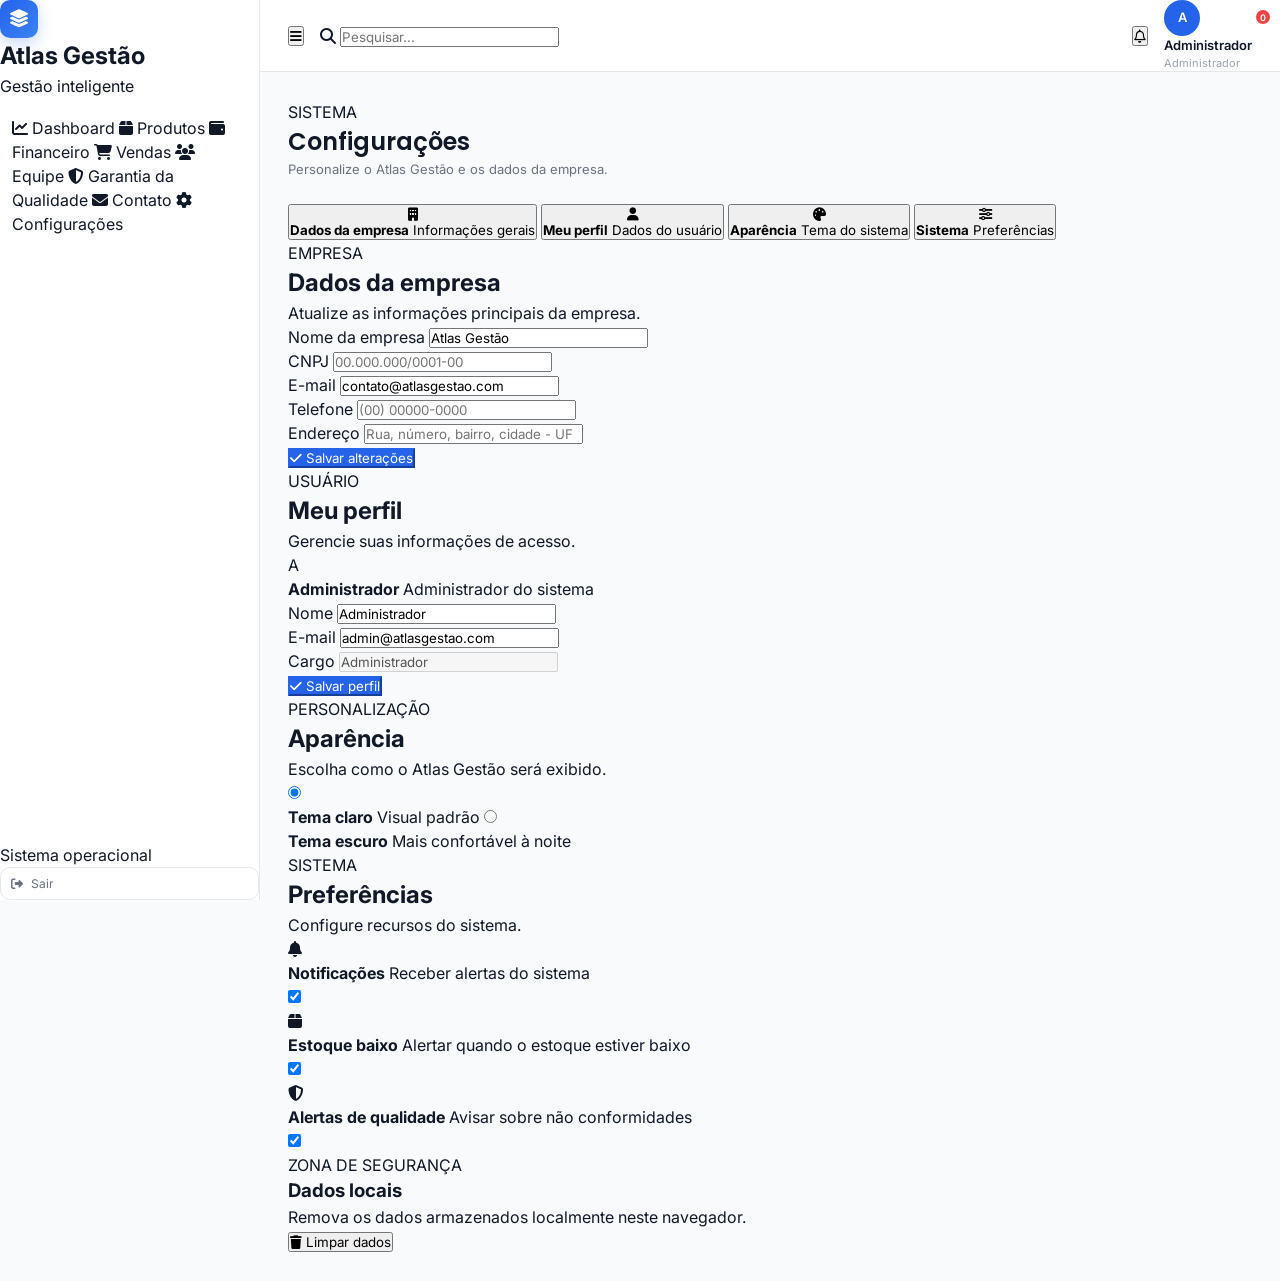
==== configuracoes.html @ 86476f66 "Create configuracoes.html" ====
<!DOCTYPE html>
<html lang="pt-BR">
<head>

    <meta charset="UTF-8">

    <meta name="viewport" content="width=device-width, initial-scale=1.0">

    <title>Configurações | Atlas Gestão</title>

    <link rel="preconnect" href="https://fonts.googleapis.com">
    <link rel="preconnect" href="https://fonts.gstatic.com" crossorigin>

    <link
        href="https://fonts.googleapis.com/css2?family=Inter:wght@400;500;600;700&family=Poppins:wght@500;600;700&display=swap"
        rel="stylesheet"
    >

    <link rel="stylesheet" href="css/style.css">
    <link rel="stylesheet" href="css/configuracoes.css">

    <link
        rel="stylesheet"
        href="https://cdnjs.cloudflare.com/ajax/libs/font-awesome/6.5.2/css/all.min.css"
    >

</head>

<body>

<div class="app-container">

    <!-- MENU -->
    <aside class="sidebar" id="sidebar">

        <div class="sidebar-logo">

            <div class="logo-icon">
                <i class="fa-solid fa-layer-group"></i>
            </div>

            <div>
                <h2>Atlas Gestão</h2>
                <span>Gestão inteligente</span>
            </div>

        </div>


        <nav class="sidebar-menu">

            <a href="dashboard.html">
                <i class="fa-solid fa-chart-line"></i>
                <span>Dashboard</span>
            </a>

            <a href="produtos.html">
                <i class="fa-solid fa-box"></i>
                <span>Produtos</span>
            </a>

            <a href="financeiro.html">
                <i class="fa-solid fa-wallet"></i>
                <span>Financeiro</span>
            </a>

            <a href="vendas.html">
                <i class="fa-solid fa-cart-shopping"></i>
                <span>Vendas</span>
            </a>

            <a href="equipe.html">
                <i class="fa-solid fa-users"></i>
                <span>Equipe</span>
            </a>

            <a href="qualidade.html">
                <i class="fa-solid fa-shield-halved"></i>
                <span>Garantia da Qualidade</span>
            </a>

            <a href="contato.html">
                <i class="fa-solid fa-envelope"></i>
                <span>Contato</span>
            </a>

            <a href="configuracoes.html" class="active">
                <i class="fa-solid fa-gear"></i>
                <span>Configurações</span>
            </a>

        </nav>


        <div class="sidebar-bottom">

            <div class="system-status">

                <span class="status-dot"></span>

                <span>Sistema operacional</span>

            </div>


            <button class="logout-button" id="logoutButton">

                <i class="fa-solid fa-right-from-bracket"></i>

                Sair

            </button>

        </div>

    </aside>


    <!-- CONTEÚDO -->
    <main class="main-content">

        <!-- TOPBAR -->
        <header class="topbar">

            <button class="mobile-menu" id="mobileMenu">

                <i class="fa-solid fa-bars"></i>

            </button>


            <div class="topbar-search">

                <i class="fa-solid fa-magnifying-glass"></i>

                <input
                    type="text"
                    placeholder="Pesquisar..."
                    id="globalSearch"
                >

            </div>


            <div class="topbar-actions">

                <button class="notification-button">

                    <i class="fa-regular fa-bell"></i>

                    <span class="notification-badge">0</span>

                </button>


                <div class="user-profile">

                    <div class="user-avatar">
                        A
                    </div>

                    <div class="user-info">

                        <strong id="userName">
                            Administrador
                        </strong>

                        <span>
                            Administrador
                        </span>

                    </div>

                </div>

            </div>

        </header>


        <!-- PÁGINA -->
        <section class="page-content">

            <div class="page-header">

                <div>

                    <span class="page-label">
                        SISTEMA
                    </span>

                    <h1>
                        Configurações
                    </h1>

                    <p>
                        Personalize o Atlas Gestão e os dados da empresa.
                    </p>

                </div>

            </div>


            <div class="settings-layout">


                <!-- MENU DE CONFIGURAÇÕES -->
                <aside class="settings-menu">

                    <button
                        class="settings-menu-item active"
                        data-section="empresa"
                    >
                        <i class="fa-solid fa-building"></i>

                        <div>
                            <strong>Dados da empresa</strong>
                            <span>Informações gerais</span>
                        </div>

                    </button>


                    <button
                        class="settings-menu-item"
                        data-section="perfil"
                    >
                        <i class="fa-solid fa-user"></i>

                        <div>
                            <strong>Meu perfil</strong>
                            <span>Dados do usuário</span>
                        </div>

                    </button>


                    <button
                        class="settings-menu-item"
                        data-section="aparencia"
                    >
                        <i class="fa-solid fa-palette"></i>

                        <div>
                            <strong>Aparência</strong>
                            <span>Tema do sistema</span>
                        </div>

                    </button>


                    <button
                        class="settings-menu-item"
                        data-section="sistema"
                    >
                        <i class="fa-solid fa-sliders"></i>

                        <div>
                            <strong>Sistema</strong>
                            <span>Preferências</span>
                        </div>

                    </button>

                </aside>


                <!-- CONTEÚDO -->
                <div class="settings-content">


                    <!-- EMPRESA -->
                    <section
                        class="settings-section active"
                        id="section-empresa"
                    >

                        <div class="section-header">

                            <div>
                                <span class="page-label">
                                    EMPRESA
                                </span>

                                <h2>
                                    Dados da empresa
                                </h2>

                                <p>
                                    Atualize as informações principais
                                    da empresa.
                                </p>
                            </div>

                        </div>


                        <form id="companyForm">

                            <div class="form-grid">

                                <div class="form-group">

                                    <label>
                                        Nome da empresa
                                    </label>

                                    <input
                                        type="text"
                                        id="companyName"
                                        value="Atlas Gestão"
                                    >

                                </div>


                                <div class="form-group">

                                    <label>
                                        CNPJ
                                    </label>

                                    <input
                                        type="text"
                                        id="companyCnpj"
                                        placeholder="00.000.000/0001-00"
                                    >

                                </div>


                                <div class="form-group">

                                    <label>
                                        E-mail
                                    </label>

                                    <input
                                        type="email"
                                        id="companyEmail"
                                        value="contato@atlasgestao.com"
                                    >

                                </div>


                                <div class="form-group">

                                    <label>
                                        Telefone
                                    </label>

                                    <input
                                        type="text"
                                        id="companyPhone"
                                        placeholder="(00) 00000-0000"
                                    >

                                </div>


                                <div class="form-group full">

                                    <label>
                                        Endereço
                                    </label>

                                    <input
                                        type="text"
                                        id="companyAddress"
                                        placeholder="Rua, número, bairro, cidade - UF"
                                    >

                                </div>

                            </div>


                            <div class="form-actions">

                                <button
                                    type="submit"
                                    class="btn-primary"
                                >
                                    <i class="fa-solid fa-check"></i>
                                    Salvar alterações
                                </button>

                            </div>

                        </form>

                    </section>


                    <!-- PERFIL -->
                    <section
                        class="settings-section"
                        id="section-perfil"
                    >

                        <div class="section-header">

                            <span class="page-label">
                                USUÁRIO
                            </span>

                            <h2>
                                Meu perfil
                            </h2>

                            <p>
                                Gerencie suas informações de acesso.
                            </p>

                        </div>


                        <form id="profileForm">

                            <div class="profile-preview">

                                <div class="large-avatar">
                                    A
                                </div>

                                <div>
                                    <strong id="profileDisplayName">
                                        Administrador
                                    </strong>

                                    <span>
                                        Administrador do sistema
                                    </span>
                                </div>

                            </div>


                            <div class="form-grid">

                                <div class="form-group">

                                    <label>
                                        Nome
                                    </label>

                                    <input
                                        type="text"
                                        id="profileName"
                                        value="Administrador"
                                    >

                                </div>


                                <div class="form-group">

                                    <label>
                                        E-mail
                                    </label>

                                    <input
                                        type="email"
                                        id="profileEmail"
                                        value="admin@atlasgestao.com"
                                    >

                                </div>


                                <div class="form-group">

                                    <label>
                                        Cargo
                                    </label>

                                    <input
                                        type="text"
                                        value="Administrador"
                                        disabled
                                    >

                                </div>

                            </div>


                            <div class="form-actions">

                                <button
                                    type="submit"
                                    class="btn-primary"
                                >
                                    <i class="fa-solid fa-check"></i>
                                    Salvar perfil
                                </button>

                            </div>

                        </form>

                    </section>


                    <!-- APARÊNCIA -->
                    <section
                        class="settings-section"
                        id="section-aparencia"
                    >

                        <div class="section-header">

                            <span class="page-label">
                                PERSONALIZAÇÃO
                            </span>

                            <h2>
                                Aparência
                            </h2>

                            <p>
                                Escolha como o Atlas Gestão será exibido.
                            </p>

                        </div>


                        <div class="appearance-options">

                            <label class="theme-option">

                                <input
                                    type="radio"
                                    name="theme"
                                    value="light"
                                    checked
                                >

                                <div class="theme-preview light-preview">

                                    <div class="preview-top"></div>

                                    <div class="preview-body">

                                        <div class="preview-side"></div>

                                        <div class="preview-content"></div>

                                    </div>

                                </div>

                                <strong>
                                    Tema claro
                                </strong>

                                <span>
                                    Visual padrão
                                </span>

                            </label>


                            <label class="theme-option">

                                <input
                                    type="radio"
                                    name="theme"
                                    value="dark"
                                >

                                <div class="theme-preview dark-preview">

                                    <div class="preview-top"></div>

                                    <div class="preview-body">

                                        <div class="preview-side"></div>

                                        <div class="preview-content"></div>

                                    </div>

                                </div>

                                <strong>
                                    Tema escuro
                                </strong>

                                <span>
                                    Mais confortável à noite
                                </span>

                            </label>

                        </div>

                    </section>


                    <!-- SISTEMA -->
                    <section
                        class="settings-section"
                        id="section-sistema"
                    >

                        <div class="section-header">

                            <span class="page-label">
                                SISTEMA
                            </span>

                            <h2>
                                Preferências
                            </h2>

                            <p>
                                Configure recursos do sistema.
                            </p>

                        </div>


                        <div class="system-options">


                            <div class="system-option">

                                <div class="system-option-icon">
                                    <i class="fa-solid fa-bell"></i>
                                </div>

                                <div class="system-option-info">

                                    <strong>
                                        Notificações
                                    </strong>

                                    <span>
                                        Receber alertas do sistema
                                    </span>

                                </div>

                                <label class="switch">

                                    <input
                                        type="checkbox"
                                        id="notificationsToggle"
                                        checked
                                    >

                                    <span class="slider"></span>

                                </label>

                            </div>


                            <div class="system-option">

                                <div class="system-option-icon">
                                    <i class="fa-solid fa-box"></i>
                                </div>

                                <div class="system-option-info">

                                    <strong>
                                        Estoque baixo
                                    </strong>

                                    <span>
                                        Alertar quando o estoque estiver baixo
                                    </span>

                                </div>

                                <label class="switch">

                                    <input
                                        type="checkbox"
                                        id="stockToggle"
                                        checked
                                    >

                                    <span class="slider"></span>

                                </label>

                            </div>


                            <div class="system-option">

                                <div class="system-option-icon">
                                    <i class="fa-solid fa-shield-halved"></i>
                                </div>

                                <div class="system-option-info">

                                    <strong>
                                        Alertas de qualidade
                                    </strong>

                                    <span>
                                        Avisar sobre não conformidades
                                    </span>

                                </div>

                                <label class="switch">

                                    <input
                                        type="checkbox"
                                        id="qualityToggle"
                                        checked
                                    >

                                    <span class="slider"></span>

                                </label>

                            </div>

                        </div>


                        <div class="danger-zone">

                            <div>

                                <span class="page-label">
                                    ZONA DE SEGURANÇA
                                </span>

                                <h3>
                                    Dados locais
                                </h3>

                                <p>
                                    Remova os dados armazenados localmente
                                    neste navegador.
                                </p>

                            </div>


                            <button
                                class="btn-danger"
                                id="clearDataButton"
                            >
                                <i class="fa-solid fa-trash"></i>
                                Limpar dados
                            </button>

                        </div>

                    </section>

                </div>

            </div>

        </section>

    </main>

</div>


<script src="js/configuracoes.js"></script>

</body>
</html>
---- css/style.css ----
/* =========================================================
   ATLAS GESTÃO
   STYLE.CSS
   Estilo global do sistema
   ========================================================= */

/* =========================================================
   IMPORTAÇÃO DAS FONTES
   ========================================================= */

@import url('https://fonts.googleapis.com/css2?family=Inter:wght@400;500;600;700&family=Poppins:wght@400;500;600;700&display=swap');


/* =========================================================
   VARIÁVEIS
   ========================================================= */

:root {

    --primary: #2563EB;
    --primary-dark: #1D4ED8;
    --primary-light: #EFF6FF;

    --success: #22C55E;
    --success-dark: #16A34A;
    --success-light: #F0FDF4;

    --warning: #F59E0B;
    --warning-dark: #D97706;
    --warning-light: #FFFBEB;

    --danger: #EF4444;
    --danger-dark: #DC2626;
    --danger-light: #FEF2F2;

    --info: #06B6D4;
    --info-light: #ECFEFF;

    --dark: #1F2937;
    --dark-2: #374151;

    --text: #111827;
    --text-secondary: #6B7280;
    --text-light: #9CA3AF;

    --background: #F8FAFC;
    --surface: #FFFFFF;

    --border: #E5E7EB;
    --border-light: #F1F5F9;

    --sidebar-width: 260px;

    --header-height: 72px;

    --radius-sm: 6px;
    --radius-md: 10px;
    --radius-lg: 14px;
    --radius-xl: 18px;

    --shadow-sm:
        0 1px 2px rgba(0, 0, 0, 0.05);

    --shadow:
        0 4px 12px rgba(15, 23, 42, 0.06);

    --shadow-lg:
        0 10px 30px rgba(15, 23, 42, 0.10);

    --transition:
        0.2s ease;

}


/* =========================================================
   DARK MODE
   ========================================================= */

body.dark-mode {

    --background: #0F172A;

    --surface: #1E293B;

    --dark: #F8FAFC;

    --dark-2: #E2E8F0;

    --text: #F8FAFC;

    --text-secondary: #CBD5E1;

    --text-light: #94A3B8;

    --border: #334155;

    --border-light: #1E293B;

    --primary-light: #172554;

    --success-light: #052E16;

    --warning-light: #451A03;

    --danger-light: #450A0A;

    --info-light: #083344;

}


/* =========================================================
   RESET
   ========================================================= */

* {

    margin: 0;
    padding: 0;

    box-sizing: border-box;

}


html {

    scroll-behavior: smooth;

}


body {

    min-height: 100vh;

    font-family:
        'Inter',
        sans-serif;

    background:
        var(--background);

    color:
        var(--text);

    line-height: 1.5;

    transition:
        background var(--transition),
        color var(--transition);

}


button,
input,
select,
textarea {

    font-family:
        inherit;

}


button {

    cursor: pointer;

}


a {

    color: inherit;

    text-decoration: none;

}


img {

    max-width: 100%;

    display: block;

}


ul {

    list-style: none;

}


/* =========================================================
   SCROLLBAR
   ========================================================= */

::-webkit-scrollbar {

    width: 8px;
    height: 8px;

}


::-webkit-scrollbar-track {

    background:
        var(--background);

}


::-webkit-scrollbar-thumb {

    background:
        #CBD5E1;

    border-radius:
        20px;

}


::-webkit-scrollbar-thumb:hover {

    background:
        #94A3B8;

}


/* =========================================================
   LAYOUT PRINCIPAL
   ========================================================= */

.app,
.app-layout,
.app-container {

    display: flex;

    min-height: 100vh;

}


/* =========================================================
   SIDEBAR (Suporte a múltiplas classes)
   ========================================================= */

.sidebar {

    position: fixed;

    top: 0;
    left: 0;

    width:
        var(--sidebar-width);

    height: 100vh;

    background:
        var(--surface);

    border-right:
        1px solid var(--border);

    z-index: 1000;

    display: flex;

    flex-direction: column;

    transition:
        transform var(--transition),
        width var(--transition);

    overflow-y: auto;

}


.sidebar-header,
.sidebar-header {

    padding: 0;
    border-bottom: 1px solid var(--border);

}


.sidebar-header a,
.brand {

    height:
        var(--header-height);

    display: flex;

    align-items: center;

    gap: 12px;

    padding:
        0 22px;

}


.sidebar-header a {

    border-bottom:
        1px solid var(--border);

}


/* =========================================================
   LOGO / BRAND
   ========================================================= */

.sidebar-logo,
.sidebar-header a {

    cursor: pointer;

}


.logo-icon,
.brand-icon {

    width: 38px;
    height: 38px;

    border-radius:
        10px;

    display: flex;

    align-items: center;

    justify-content: center;

    background:
        linear-gradient(
            135deg,
            var(--primary),
            #3B82F6
        );

    color:
        white;

    font-family:
        'Poppins',
        sans-serif;

    font-weight:
        700;

    font-size:
        18px;

    box-shadow:
        0 5px 15px rgba(
            37,
            99,
            235,
            0.25
        );

}


.logo-text,
.brand-text {

    font-family:
        'Poppins',
        sans-serif;

    font-size:
        18px;

    font-weight:
        700;

    color:
        var(--dark);

}


.logo-text span,
.brand-text span {

    color:
        var(--primary);

}


.brand-text strong {

    display: block;

    color: var(--dark);

}


.brand-text span {

    display: block;

    font-size: 11px;

    font-weight: 400;

    color: var(--text-light);

}


/* =========================================================
   SIDEBAR CLOSE BUTTON
   ========================================================= */

.mobile-sidebar-close,
.sidebar-close {

    display: none;

    width: 32px;

    height: 32px;

    border: 0;

    background: transparent;

    color: var(--text);

    font-size: 18px;

    cursor: pointer;

    margin-left: auto;

}


/* =========================================================
   SIDEBAR USER
   ========================================================= */

.sidebar-user {

    display: flex;

    align-items: center;

    gap: 10px;

    padding: 12px;

    border-top: 1px solid var(--border);

    margin-top: auto;

}


.sidebar-user-info,
.sidebar-user-info,
.user-info,
.user-information {

    min-width: 0;
    flex: 1;

}


.sidebar-user-info strong,
.user-info strong,
.user-information strong {

    display: block;

    font-size: 13px;

    font-weight: 600;

    color: var(--text);

    white-space: nowrap;
    overflow: hidden;
    text-overflow: ellipsis;

}


.sidebar-user-info span,
.user-info span,
.user-information span {

    display: block;

    font-size: 11px;

    color: var(--text-light);

}


.user-avatar,
.sidebar-user-avatar {

    width:
        36px;

    height:
        36px;

    flex-shrink:
        0;

    border-radius:
        50%;

    display:
        flex;

    align-items:
        center;

    justify-content:
        center;

    background:
        var(--primary);

    color:
        white;

    font-weight:
        600;

    font-size:
        13px;

}


/* =========================================================
   MENU / NAV (Suporte a múltiplas classes)
   ========================================================= */

.sidebar-nav,
.sidebar-menu,
.sidebar-navigation {

    flex: 1;

    padding:
        18px 12px;

    overflow-y: auto;

}


.nav-section-title,
.menu-section-title,
.navigation-title {

    padding:
        12px 12px 8px;

    font-size:
        10px;

    font-weight:
        700;

    text-transform:
        uppercase;

    letter-spacing:
        0.08em;

    color:
        var(--text-light);

    display: block;

}


.nav-item,
.menu-item,
.nav-link,
.navigation-link {

    display: flex;

    align-items: center;

    gap: 12px;

    width: 100%;

    min-height: 44px;

    padding:
        10px 12px;

    margin-bottom:
        4px;

    border-radius:
        var(--radius-md);

    color:
        var(--text-secondary);

    font-size:
        14px;

    font-weight:
        500;

    transition:
        all var(--transition);

}


.nav-item:hover,
.menu-item:hover,
.nav-link:hover,
.navigation-link:hover {

    color:
        var(--primary);

    background:
        var(--primary-light);

}


.nav-item.active,
.menu-item.active,
.nav-link.active,
.navigation-link.active {

    color:
        var(--primary);

    background:
        var(--primary-light);

    font-weight:
        600;

}


.nav-item i,
.menu-item i,
.nav-link i,
.navigation-link i {

    width: 20px;

    text-align:
        center;

    font-size:
        16px;

}


.nav-item.active i,
.menu-item.active i,
.nav-link.active i,
.navigation-link.active i {

    color:
        var(--primary);

}


.nav-badge {

    display: inline-flex;

    align-items: center;

    justify-content: center;

    margin-left: auto;

    min-width: 20px;

    height: 20px;

    padding: 0 6px;

    background: var(--danger);

    color: white;

    border-radius: 10px;

    font-size: 11px;

    font-weight: 700;

}


/* =========================================================
   SIDEBAR FOOTER
   ========================================================= */

.sidebar-footer {

    padding:
        14px;

    border-top:
        1px solid var(--border);

}


.sidebar-status {

    display: flex;

    align-items: center;

    gap: 8px;

    font-size: 11px;

    color: var(--text-light);

    margin-bottom: 12px;

}


.status-dot {

    width: 8px;

    height: 8px;

    border-radius: 50%;

    background: var(--success);

}


.logout-button {

    width: 100%;

    display: flex;

    align-items: center;

    gap: 8px;

    padding: 8px 10px;

    border: 1px solid var(--border);

    border-radius: var(--radius-md);

    background: transparent;

    color: var(--text-secondary);

    font-size: 12px;

    cursor: pointer;

    transition: all var(--transition);

}


.logout-button:hover {

    color: var(--danger);

    border-color: var(--danger-light);

    background: var(--danger-light);

}


/* =========================================================
   SIDEBAR OVERLAY (Mobile)
   ========================================================= */

.sidebar-overlay {

    display: none;

    position: fixed;

    inset: 0;

    background: rgba(0, 0, 0, 0.5);

    z-index: 999;

}


.sidebar-overlay.active {

    display: block;

}


/* =========================================================
   ÁREA PRINCIPAL
   ========================================================= */

.main,
.main-area,
.main-content {

    flex: 1;

    margin-left:
        var(--sidebar-width);

    min-height:
        100vh;

    display: flex;

    flex-direction: column;

}


/* =========================================================
   HEADER / TOPBAR (Suporte a múltiplas classes)
   ========================================================= */

.header,
.topbar {

    position:
        sticky;

    top: 0;

    height:
        var(--header-height);

    background:
        var(--surface);

    border-bottom:
        1px solid var(--border);

    display:
        flex;

    align-items:
        center;

    justify-content:
        space-between;

    padding:
        0 28px;

    z-index:
        900;

    gap: 16px;

}


.header-left,
.topbar-left {

    display:
        flex;

    align-items:
        center;

    gap:
        16px;

}


.page-title-wrapper,
.page-title,
.page-heading {

    display: flex;

    flex-direction: column;

    gap: 4px;

}


.page-overline,
.breadcrumb {

    font-size: 10px;

    font-weight: 700;

    text-transform: uppercase;

    letter-spacing: 0.08em;

    color: var(--primary);

}


.page-title-wrapper h1,
.page-heading h1 {

    font-family: 'Poppins', sans-serif;

    font-size: 18px;

    font-weight: 600;

    color: var(--text);

    margin: 0;

}


.page-title {

    font-family:
        'Poppins',
        sans-serif;

    font-size:
        18px;

    font-weight:
        600;

    color:
        var(--text);

}


.menu-toggle,
.sidebar-toggle,
.mobile-menu-button {

    display:
        none;

    width:
        40px;

    height:
        40px;

    border:
        0;

    background:
        transparent;

    color:
        var(--text);

    font-size:
        20px;

    border-radius:
        8px;

    cursor: pointer;

    transition: background var(--transition);

}


.menu-toggle:hover,
.sidebar-toggle:hover,
.mobile-menu-button:hover {

    background:
        var(--background);

}


/* =========================================================
   HEADER DIREITA / TOPBAR RIGHT
   ========================================================= */

.header-right,
.topbar-right,
.topbar-actions {

    display:
        flex;

    align-items:
        center;

    gap:
        16px;

    margin-left: auto;

}


/* =========================================================
   PESQUISA GLOBAL
   ========================================================= */

.search-box,
.global-search {

    position:
        relative;

    display: flex;

    align-items: center;

    gap: 8px;

    width: 240px;

    height: 40px;

    padding: 0 12px;

    background: var(--background);

    border: 1px solid var(--border);

    border-radius: 8px;

    transition: all var(--transition);

}


.search-box:focus-within,
.global-search:focus-within {

    border-color: var(--primary);

    box-shadow: 0 0 0 3px rgba(37, 99, 235, 0.08);

}


.search-box i,
.global-search i {

    color:
        var(--text-light);

    font-size: 13px;

}


.search-box input,
.global-search input {

    flex: 1;

    width:
        100%;

    border:
        0;

    outline:
        0;

    background:
        transparent;

    color:
        var(--text);

    font-size:
        13px;

}


.search-box input::placeholder,
.global-search input::placeholder {

    color:
        var(--text-light);

}


.search-shortcut,
kbd {

    font-size: 11px;

    color: var(--text-light);

}


/* =========================================================
   HEADER BOTÕES
   ========================================================= */

.header-button,
.topbar-icon-button {

    position:
        relative;

    width:
        40px;

    height:
        40px;

    border:
        0;

    border-radius:
        8px;

    background:
        transparent;

    color:
        var(--text-secondary);

    font-size:
        16px;

    display:
        flex;

    align-items:
        center;

    justify-content:
        center;

    transition:
        all var(--transition);

    cursor: pointer;

}


.header-button:hover,
.topbar-icon-button:hover {

    background:
        var(--background);

    color:
        var(--primary);

}


.notification-dot,
.notification-count,
.notification-badge {

    position:
        absolute;

    top:
        8px;

    right:
        8px;

    width:
        18px;

    height:
        18px;

    border-radius:
        50%;

    background:
        var(--danger);

    color: white;

    font-size: 9px;

    font-weight: 600;

    border:
        2px solid var(--surface);

    display: flex;

    align-items: center;

    justify-content: center;

}


.topbar-profile,
.profile-button {

    display: flex;

    align-items: center;

    gap: 10px;

    padding: 0;

    border: 0;

    background: transparent;

    color: var(--text);

    font-size: 13px;

    cursor: pointer;

    transition: opacity var(--transition);

}


.topbar-profile:hover,
.profile-button:hover {

    opacity: 0.8;

}


.topbar-avatar,
.profile-avatar {

    width: 36px;

    height: 36px;

    border-radius: 50%;

    background: var(--primary);

    color: white;

    font-weight: 600;

    font-size: 12px;

    display: flex;

    align-items: center;

    justify-content: center;

    flex-shrink: 0;

}


.topbar-profile-info,
.topbar-user,
.profile-data {

    display: flex;

    flex-direction: column;

    gap: 2px;

    text-align: left;

}


.topbar-profile-info strong,
.topbar-user strong,
.profile-data strong {

    font-size: 12px;

    font-weight: 600;

    color: var(--text);

}


.topbar-profile-info span,
.topbar-user span,
.profile-data small,
.profile-data span {

    font-size: 11px;

    color: var(--text-light);

}


/* =========================================================
   CONTEÚDO / PAGE CONTENT
   ========================================================= */

.content,
.page-content {

    padding:
        28px;

    max-width:
        1600px;

    margin:
        0 auto;

    flex: 1;

    width: 100%;

}


/* =========================================================
   PAGE HEADER
   ========================================================= */

.content-header,
.page-header {

    display:
        flex;

    align-items:
        flex-start;

    justify-content:
        space-between;

    gap:
        20px;

    margin-bottom:
        24px;

}


.content-header h1,
.page-header h1,
.page-header h2 {

    font-family:
        'Poppins',
        sans-serif;

    font-size:
        24px;

    font-weight:
        600;

    color:
        var(--text);

    margin: 0;

}


.page-header p {

    font-size: 13px;

    color: var(--text-secondary);

    margin: 0;

}


.content-header p {

    margin-top:
        4px;

    color:
        var(--text-secondary);

}


/* =========================================================
   BOTÕES GERAIS
   ========================================================= */

.btn,
.primary-button,
.secondary-button {

    display: inline-flex;

    align-items: center;

    justify-content: center;

    gap: 8px;

    padding: 10px 16px;

    border: 1px solid transparent;

    border-radius: var(--radius-md);

    font-size: 13px;

    font-weight: 600;

    cursor: pointer;

    transition: all var(--transition);

    text-decoration: none;

    white-space: nowrap;

}


.btn:disabled,
.primary-button:disabled,
.secondary-button:disabled {

    opacity: 0.5;

    cursor: not-allowed;

}


.btn-primary,
.primary-button {

    background: var(--primary);

    color: white;

    border-color: var(--primary);

}


.btn-primary:hover:not(:disabled),
.primary-button:hover:not(:disabled) {

    background: var(--primary-dark);

    transform: translateY(-1px);

    box-shadow: var(--shadow);

}


.btn-secondary,
.secondary-button {

    background: var(--background);

    color: var(--text);

    border-color: var(--border);

}


.btn-secondary:hover:not(:disabled),
.secondary-button:hover:not(:disabled) {

    background: var(--surface);

    border-color: #cbd5e1;

}


.btn-sm,
.primary-button.small,
.secondary-button.small {

    padding: 8px 14px;

    font-size: 12px;

}


/* =========================================================
   NOTIFICAÇÃO WRAPPER
   ========================================================= */

.notification-wrapper {

    position: relative;

    display: flex;

    align-items: center;

}


.notification-panel,
.profile-menu {

    position: absolute;

    top: 100%;

    right: 0;

    margin-top: 8px;

    background: var(--surface);

    border: 1px solid var(--border);

    border-radius: var(--radius-lg);

    box-shadow: var(--shadow-lg);

    z-index: 1001;

    display: none;

    min-width: 300px;

}


.notification-panel.active,
.profile-menu.active {

    display: block;

}


/* =========================================================
   RESPONSIVIDADE
   ========================================================= */

@media (max-width: 1024px) {

    .sidebar {

        width: calc(var(--sidebar-width) - 40px);

    }

}


@media (max-width: 768px) {

    .sidebar {

        position: fixed;

        left: calc(-1 * var(--sidebar-width));

        height: 100%;

        z-index: 1001;

        transition: left var(--transition);

    }

    .sidebar.active {

        left: 0;

    }

    .main,
    .main-area,
    .main-content {

        margin-left: 0;

    }

    .menu-toggle,
    .sidebar-toggle,
    .mobile-menu-button {

        display: flex;

    }

    .header,
    .topbar {

        flex-wrap: wrap;

    }

    .header-right,
    .topbar-right,
    .topbar-actions {

        width: 100%;

        margin-left: 0;

    }

    .search-box,
    .global-search {

        flex: 1;

    }

    .sidebar-overlay {

        display: block;

    }

}


@media (max-width: 480px) {

    .page-title-wrapper,
    .page-heading {

        flex: 1;

    }

    .search-box,
    .global-search {

        display: none;

    }

    .sidebar {

        width: 100%;

    }

}
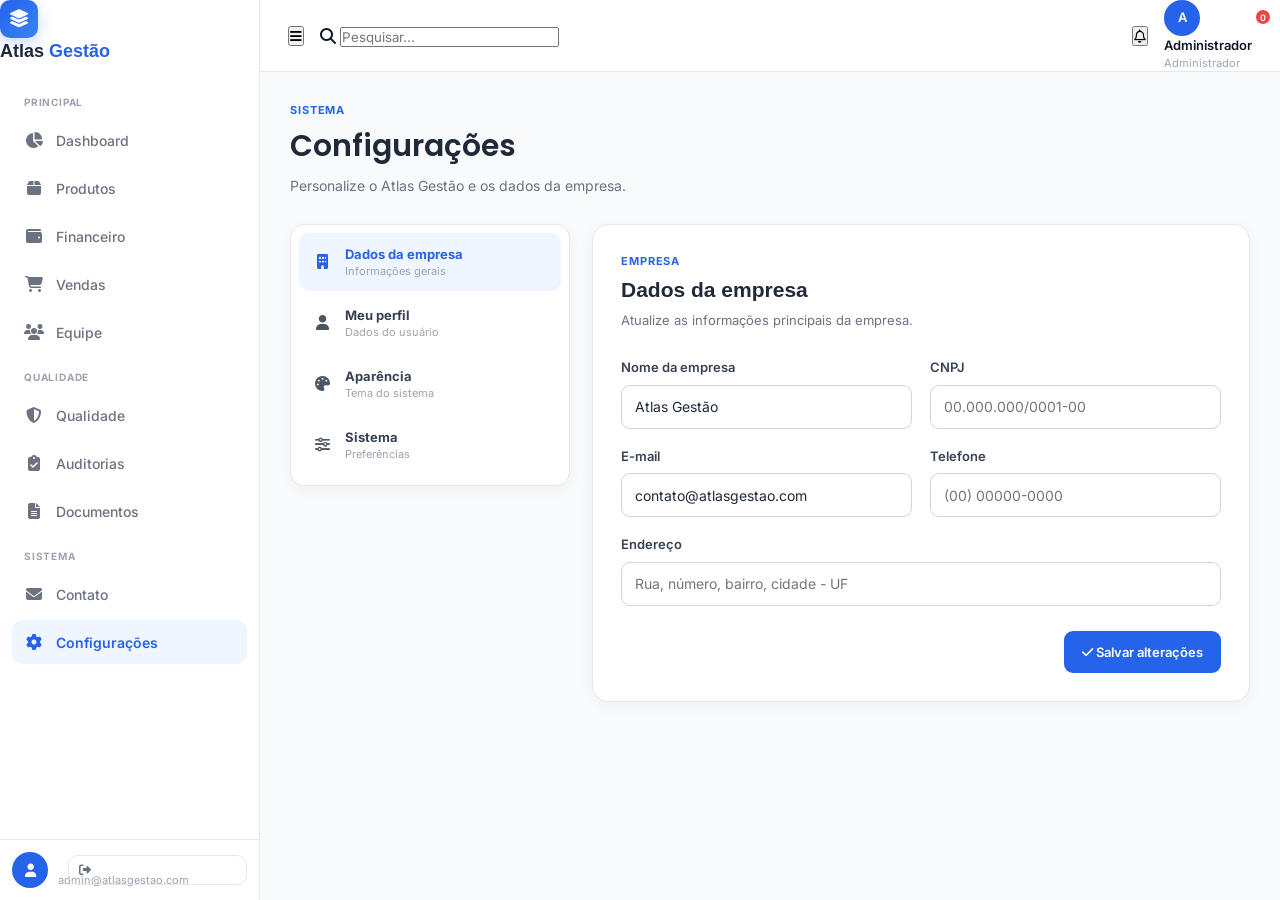
==== commit 451a675a: "Update configuracoes.html" ====
--- a/configuracoes.html
+++ b/configuracoes.html
@@ -771,6 +771,10 @@
 
 
 <script src="js/configuracoes.js"></script>
-
+    
+<script src="js/database.js"></script>
+<script src="js/configuracoes.js"></script>
+<script src="js/sidebar.js"></script>
+    
 </body>
 </html>
--- a/css/style.css
+++ b/css/style.css
@@ -1649,6 +1649,553 @@
         margin-left: 0;
 
     }
+   /* ============================================================
+   ATLAS GESTÃO
+   NOVA SIDEBAR GLOBAL
+   ============================================================ */
+
+.sidebar {
+    position: fixed;
+    left: 0;
+    top: 0;
+
+    width: 250px;
+    height: 100vh;
+
+    background: #ffffff;
+
+    border-right: 1px solid #e5e7eb;
+
+    display: flex;
+    flex-direction: column;
+
+    z-index: 9999;
+
+    overflow: hidden;
+
+    box-sizing: border-box;
+}
+
+
+/* ============================================================
+   LOGO
+   ============================================================ */
+
+.sidebar-logo {
+
+    height: 76px;
+
+    padding: 0 20px;
+
+    display: flex;
+    align-items: center;
+
+    gap: 12px;
+
+    border-bottom: 1px solid #f1f5f9;
+
+    flex-shrink: 0;
+}
+
+
+.logo-icon {
+
+    width: 40px;
+    height: 40px;
+
+    border-radius: 10px;
+
+    background: #2563eb;
+
+    color: #ffffff;
+
+    display: flex;
+    align-items: center;
+    justify-content: center;
+
+    font-size: 18px;
+
+}
+
+
+.logo-text {
+
+    display: flex;
+    flex-direction: column;
+
+    line-height: 1.1;
+
+}
+
+
+.logo-text strong {
+
+    font-size: 18px;
+
+    font-weight: 700;
+
+    color: #1f2937;
+
+}
+
+
+.logo-text span {
+
+    font-size: 11px;
+
+    color: #64748b;
+
+    margin-top: 3px;
+
+}
+
+
+/* ============================================================
+   MENU
+   ============================================================ */
+
+.sidebar-menu {
+
+    flex: 1;
+
+    overflow-y: auto;
+
+    padding: 18px 12px;
+
+}
+
+
+.sidebar-menu::-webkit-scrollbar {
+
+    width: 5px;
+
+}
+
+
+.sidebar-menu::-webkit-scrollbar-track {
+
+    background: transparent;
+
+}
+
+
+.sidebar-menu::-webkit-scrollbar-thumb {
+
+    background: #cbd5e1;
+
+    border-radius: 10px;
+
+}
+
+
+/* ============================================================
+   SEÇÕES
+   ============================================================ */
+
+.menu-section {
+
+    margin-bottom: 24px;
+
+}
+
+
+.menu-section-title {
+
+    display: block;
+
+    padding: 0 12px;
+
+    margin-bottom: 8px;
+
+    font-size: 10px;
+
+    font-weight: 700;
+
+    letter-spacing: 1.2px;
+
+    color: #94a3b8;
+
+}
+
+
+/* ============================================================
+   LINKS
+   ============================================================ */
+
+.menu-item {
+
+    width: 100%;
+
+    min-height: 44px;
+
+    display: flex;
+
+    align-items: center;
+
+    box-sizing: border-box;
+
+    padding: 0 12px;
+
+    margin-bottom: 3px;
+
+    border-radius: 8px;
+
+    text-decoration: none;
+
+    color: #475569;
+
+    font-size: 14px;
+
+    transition: all 0.2s ease;
+
+}
+
+
+.menu-item i {
+
+    width: 24px;
+
+    margin-right: 12px;
+
+    text-align: center;
+
+    color: #64748b;
+
+    font-size: 15px;
+
+}
+
+
+.menu-item:hover {
+
+    background: #eff6ff;
+
+    color: #2563eb;
+
+}
+
+
+.menu-item:hover i {
+
+    color: #2563eb;
+
+}
+
+
+/* ============================================================
+   LINK ATIVO
+   ============================================================ */
+
+.menu-item.active {
+
+    background: #eff6ff;
+
+    color: #2563eb;
+
+    font-weight: 600;
+
+}
+
+
+.menu-item.active i {
+
+    color: #2563eb;
+
+}
+
+
+/* ============================================================
+   BADGE
+   ============================================================ */
+
+.menu-badge {
+
+    margin-left: auto;
+
+    min-width: 21px;
+
+    height: 21px;
+
+    padding: 0 6px;
+
+    border-radius: 50px;
+
+    display: flex;
+
+    align-items: center;
+
+    justify-content: center;
+
+    background: #fee2e2;
+
+    color: #ef4444;
+
+    font-size: 11px;
+
+    font-weight: 700;
+
+}
+
+
+/* ============================================================
+   USUÁRIO
+   ============================================================ */
+
+.sidebar-user {
+
+    min-height: 66px;
+
+    padding: 12px 14px;
+
+    box-sizing: border-box;
+
+    display: flex;
+
+    align-items: center;
+
+    gap: 9px;
+
+    border-top: 1px solid #e5e7eb;
+
+    background: #ffffff;
+
+    flex-shrink: 0;
+
+}
+
+
+.user-avatar {
+
+    width: 35px;
+    height: 35px;
+
+    border-radius: 50%;
+
+    background: #dbeafe;
+
+    color: #2563eb;
+
+    display: flex;
+    align-items: center;
+    justify-content: center;
+
+    flex-shrink: 0;
+
+}
+
+
+.user-info {
+
+    flex: 1;
+
+    min-width: 0;
+
+    display: flex;
+
+    flex-direction: column;
+
+}
+
+
+.user-info strong {
+
+    color: #1f2937;
+
+    font-size: 12px;
+
+    white-space: nowrap;
+
+    overflow: hidden;
+
+    text-overflow: ellipsis;
+
+}
+
+
+.user-info span {
+
+    color: #94a3b8;
+
+    font-size: 10px;
+
+    white-space: nowrap;
+
+    overflow: hidden;
+
+    text-overflow: ellipsis;
+
+}
+
+
+.logout-button {
+
+    width: 31px;
+    height: 31px;
+
+    border: 0;
+
+    background: transparent;
+
+    color: #94a3b8;
+
+    border-radius: 7px;
+
+    cursor: pointer;
+
+}
+
+
+.logout-button:hover {
+
+    background: #fee2e2;
+
+    color: #ef4444;
+
+}
+
+
+/* ============================================================
+   CONTEÚDO
+   ============================================================ */
+
+.main-content {
+
+    margin-left: 250px;
+
+    width: calc(100% - 250px);
+
+    min-height: 100vh;
+
+}
+
+
+/*
+ * Caso suas páginas utilizem .content em vez
+ * de .main-content.
+ */
+
+.content {
+
+    margin-left: 250px;
+
+}
+
+
+/* ============================================================
+   BOTÃO MOBILE
+   ============================================================ */
+
+.mobile-menu-button {
+
+    display: none;
+
+    position: fixed;
+
+    top: 15px;
+
+    left: 15px;
+
+    width: 42px;
+    height: 42px;
+
+    border: none;
+
+    border-radius: 9px;
+
+    background: #2563eb;
+
+    color: white;
+
+    font-size: 18px;
+
+    z-index: 10001;
+
+    cursor: pointer;
+
+}
+
+
+/* ============================================================
+   TABLET
+   ============================================================ */
+
+@media (max-width: 900px) {
+
+    .sidebar {
+
+        width: 220px;
+
+    }
+
+    .main-content {
+
+        margin-left: 220px;
+
+        width: calc(100% - 220px);
+
+    }
+
+    .content {
+
+        margin-left: 220px;
+
+    }
+
+}
+
+
+/* ============================================================
+   CELULAR
+   ============================================================ */
+
+@media (max-width: 768px) {
+
+    .sidebar {
+
+        width: 250px;
+
+        transform: translateX(-100%);
+
+        transition:
+            transform 0.25s ease;
+
+    }
+
+
+    .sidebar.mobile-open {
+
+        transform: translateX(0);
+
+    }
+
+
+    .main-content {
+
+        margin-left: 0;
+
+        width: 100%;
+
+    }
+
+
+    .content {
+
+        margin-left: 0;
+
+    }
+
+
+    .mobile-menu-button {
+
+        display: flex;
+
+        align-items: center;
+
+        justify-content: center;
+
+    }
+
+}
 
     .menu-toggle,
     .sidebar-toggle,
--- a/css/configuracoes.css
+++ b/css/configuracoes.css
@@ -0,0 +1,573 @@
+/* ==========================================
+   ATLAS GESTÃO
+   CONFIGURAÇÕES
+   ========================================== */
+
+.page-content {
+    padding: 30px;
+    max-width: 1500px;
+    margin: 0 auto;
+}
+
+.page-header {
+    margin-bottom: 28px;
+}
+
+.page-header h1 {
+    margin: 0;
+    font-family: "Poppins", sans-serif;
+    font-size: 30px;
+    color: #1F2937;
+}
+
+.page-header p {
+    margin: 6px 0 0;
+    color: #6B7280;
+    font-size: 14px;
+}
+
+.page-label {
+    display: block;
+    color: #2563EB;
+    font-size: 11px;
+    font-weight: 700;
+    letter-spacing: .08em;
+    margin-bottom: 5px;
+}
+
+
+/* ==========================================
+   LAYOUT
+   ========================================== */
+
+.settings-layout {
+    display: grid;
+    grid-template-columns: 280px minmax(0, 1fr);
+    gap: 22px;
+    align-items: start;
+}
+
+
+/* ==========================================
+   MENU
+   ========================================== */
+
+.settings-menu {
+    background: #FFFFFF;
+    border: 1px solid #E5E7EB;
+    border-radius: 14px;
+    padding: 8px;
+    box-shadow: 0 4px 15px rgba(15, 23, 42, .04);
+}
+
+.settings-menu-item {
+    width: 100%;
+    border: none;
+    background: transparent;
+    border-radius: 10px;
+    padding: 13px 12px;
+    display: flex;
+    align-items: center;
+    gap: 12px;
+    text-align: left;
+    cursor: pointer;
+    margin-bottom: 3px;
+    color: #4B5563;
+    transition: .2s;
+}
+
+.settings-menu-item i {
+    width: 22px;
+    text-align: center;
+    font-size: 15px;
+}
+
+.settings-menu-item div {
+    flex: 1;
+}
+
+.settings-menu-item strong {
+    display: block;
+    font-size: 13px;
+    color: #374151;
+    margin-bottom: 2px;
+}
+
+.settings-menu-item span {
+    display: block;
+    font-size: 11px;
+    color: #9CA3AF;
+}
+
+.settings-menu-item:hover {
+    background: #F3F4F6;
+}
+
+.settings-menu-item.active {
+    background: #EFF6FF;
+    color: #2563EB;
+}
+
+.settings-menu-item.active strong {
+    color: #2563EB;
+}
+
+
+/* ==========================================
+   CONTEÚDO
+   ========================================== */
+
+.settings-content {
+    min-width: 0;
+}
+
+.settings-section {
+    display: none;
+    background: #FFFFFF;
+    border: 1px solid #E5E7EB;
+    border-radius: 16px;
+    padding: 28px;
+    box-shadow: 0 4px 18px rgba(15, 23, 42, .04);
+}
+
+.settings-section.active {
+    display: block;
+}
+
+.section-header {
+    margin-bottom: 28px;
+}
+
+.section-header h2 {
+    margin: 0;
+    font-family: "Poppins", sans-serif;
+    font-size: 21px;
+    color: #1F2937;
+}
+
+.section-header p {
+    margin: 5px 0 0;
+    color: #6B7280;
+    font-size: 13px;
+}
+
+
+/* ==========================================
+   FORMULÁRIOS
+   ========================================== */
+
+.form-grid {
+    display: grid;
+    grid-template-columns: 1fr 1fr;
+    gap: 18px;
+}
+
+.form-group {
+    min-width: 0;
+}
+
+.form-group.full {
+    grid-column: 1 / -1;
+}
+
+.form-group label {
+    display: block;
+    font-size: 13px;
+    font-weight: 600;
+    color: #374151;
+    margin-bottom: 7px;
+}
+
+.form-group input {
+    width: 100%;
+    height: 44px;
+    box-sizing: border-box;
+    padding: 0 13px;
+    border: 1px solid #D1D5DB;
+    border-radius: 9px;
+    outline: none;
+    font-family: "Inter", sans-serif;
+    font-size: 14px;
+    color: #1F2937;
+    background: #FFFFFF;
+    transition: .2s;
+}
+
+.form-group input:focus {
+    border-color: #2563EB;
+    box-shadow: 0 0 0 3px rgba(37, 99, 235, .10);
+}
+
+.form-group input:disabled {
+    background: #F3F4F6;
+    color: #6B7280;
+}
+
+.form-actions {
+    display: flex;
+    justify-content: flex-end;
+    margin-top: 25px;
+}
+
+.btn-primary {
+    height: 42px;
+    padding: 0 18px;
+    border: none;
+    border-radius: 9px;
+    background: #2563EB;
+    color: #FFFFFF;
+    font-size: 13px;
+    font-weight: 600;
+    cursor: pointer;
+    transition: .2s;
+}
+
+.btn-primary:hover {
+    background: #1D4ED8;
+    transform: translateY(-1px);
+}
+
+
+/* ==========================================
+   PERFIL
+   ========================================== */
+
+.profile-preview {
+    display: flex;
+    align-items: center;
+    gap: 14px;
+    padding: 16px;
+    margin-bottom: 25px;
+    border-radius: 12px;
+    background: #F8FAFC;
+    border: 1px solid #E5E7EB;
+}
+
+.large-avatar {
+    width: 58px;
+    height: 58px;
+    border-radius: 50%;
+    background: #2563EB;
+    color: #FFFFFF;
+    display: flex;
+    align-items: center;
+    justify-content: center;
+    font-family: "Poppins", sans-serif;
+    font-size: 22px;
+    font-weight: 700;
+}
+
+.profile-preview strong {
+    display: block;
+    color: #1F2937;
+    font-size: 15px;
+}
+
+.profile-preview span {
+    display: block;
+    color: #6B7280;
+    font-size: 12px;
+    margin-top: 3px;
+}
+
+
+/* ==========================================
+   APARÊNCIA
+   ========================================== */
+
+.appearance-options {
+    display: grid;
+    grid-template-columns: repeat(2, minmax(200px, 300px));
+    gap: 20px;
+}
+
+.theme-option {
+    position: relative;
+    display: block;
+    cursor: pointer;
+}
+
+.theme-option input {
+    position: absolute;
+    opacity: 0;
+}
+
+.theme-preview {
+    height: 150px;
+    border: 2px solid #E5E7EB;
+    border-radius: 12px;
+    overflow: hidden;
+    margin-bottom: 12px;
+    transition: .2s;
+}
+
+.theme-option:hover .theme-preview {
+    border-color: #93C5FD;
+}
+
+.theme-option input:checked + .theme-preview {
+    border-color: #2563EB;
+    box-shadow: 0 0 0 3px rgba(37, 99, 235, .10);
+}
+
+.light-preview {
+    background: #F8FAFC;
+}
+
+.dark-preview {
+    background: #111827;
+}
+
+.preview-top {
+    height: 25px;
+    background: #FFFFFF;
+    border-bottom: 1px solid #E5E7EB;
+}
+
+.dark-preview .preview-top {
+    background: #1F2937;
+    border-color: #374151;
+}
+
+.preview-body {
+    display: flex;
+    height: calc(100% - 25px);
+}
+
+.preview-side {
+    width: 27%;
+    background: #FFFFFF;
+    border-right: 1px solid #E5E7EB;
+}
+
+.dark-preview .preview-side {
+    background: #1F2937;
+    border-color: #374151;
+}
+
+.preview-content {
+    flex: 1;
+    margin: 15px;
+    border-radius: 6px;
+    background: #FFFFFF;
+}
+
+.dark-preview .preview-content {
+    background: #1F2937;
+}
+
+.theme-option strong {
+    display: block;
+    color: #1F2937;
+    font-size: 14px;
+}
+
+.theme-option span {
+    display: block;
+    color: #6B7280;
+    font-size: 11px;
+    margin-top: 3px;
+}
+
+
+/* ==========================================
+   SISTEMA
+   ========================================== */
+
+.system-options {
+    border-top: 1px solid #E5E7EB;
+}
+
+.system-option {
+    min-height: 70px;
+    display: flex;
+    align-items: center;
+    gap: 14px;
+    border-bottom: 1px solid #E5E7EB;
+}
+
+.system-option-icon {
+    width: 40px;
+    height: 40px;
+    border-radius: 9px;
+    background: #EFF6FF;
+    color: #2563EB;
+    display: flex;
+    align-items: center;
+    justify-content: center;
+}
+
+.system-option-info {
+    flex: 1;
+}
+
+.system-option-info strong {
+    display: block;
+    font-size: 13px;
+    color: #1F2937;
+}
+
+.system-option-info span {
+    display: block;
+    font-size: 11px;
+    color: #6B7280;
+    margin-top: 3px;
+}
+
+
+/* ==========================================
+   SWITCH
+   ========================================== */
+
+.switch {
+    position: relative;
+    width: 42px;
+    height: 23px;
+}
+
+.switch input {
+    opacity: 0;
+    width: 0;
+    height: 0;
+}
+
+.slider {
+    position: absolute;
+    inset: 0;
+    border-radius: 20px;
+    background: #D1D5DB;
+    cursor: pointer;
+    transition: .2s;
+}
+
+.slider::before {
+    content: "";
+    position: absolute;
+    width: 17px;
+    height: 17px;
+    left: 3px;
+    top: 3px;
+    background: #FFFFFF;
+    border-radius: 50%;
+    transition: .2s;
+}
+
+.switch input:checked + .slider {
+    background: #2563EB;
+}
+
+.switch input:checked + .slider::before {
+    transform: translateX(19px);
+}
+
+
+/* ==========================================
+   ZONA DE PERIGO
+   ========================================== */
+
+.danger-zone {
+    margin-top: 30px;
+    padding: 20px;
+    border: 1px solid #FECACA;
+    border-radius: 12px;
+    background: #FFF7F7;
+    display: flex;
+    justify-content: space-between;
+    align-items: center;
+    gap: 20px;
+}
+
+.danger-zone h3 {
+    margin: 0;
+    font-family: "Poppins", sans-serif;
+    font-size: 16px;
+    color: #991B1B;
+}
+
+.danger-zone p {
+    margin: 5px 0 0;
+    font-size: 12px;
+    color: #7F1D1D;
+}
+
+.btn-danger {
+    height: 40px;
+    padding: 0 15px;
+    border: 1px solid #DC2626;
+    border-radius: 8px;
+    background: #FFFFFF;
+    color: #DC2626;
+    font-size: 12px;
+    font-weight: 600;
+    cursor: pointer;
+    white-space: nowrap;
+}
+
+.btn-danger:hover {
+    background: #FEF2F2;
+}
+
+
+/* ==========================================
+   RESPONSIVIDADE
+   ========================================== */
+
+@media (max-width: 950px) {
+
+    .settings-layout {
+        grid-template-columns: 1fr;
+    }
+
+    .settings-menu {
+        display: grid;
+        grid-template-columns: repeat(2, 1fr);
+        gap: 5px;
+    }
+
+    .settings-menu-item {
+        margin: 0;
+    }
+
+}
+
+
+@media (max-width: 650px) {
+
+    .page-content {
+        padding: 20px 15px;
+    }
+
+    .page-header h1 {
+        font-size: 25px;
+    }
+
+    .settings-menu {
+        grid-template-columns: 1fr;
+    }
+
+    .settings-section {
+        padding: 20px;
+    }
+
+    .form-grid {
+        grid-template-columns: 1fr;
+    }
+
+    .form-group.full {
+        grid-column: auto;
+    }
+
+    .appearance-options {
+        grid-template-columns: 1fr;
+    }
+
+    .danger-zone {
+        flex-direction: column;
+        align-items: flex-start;
+    }
+
+    .btn-danger {
+        width: 100%;
+    }
+
+}
